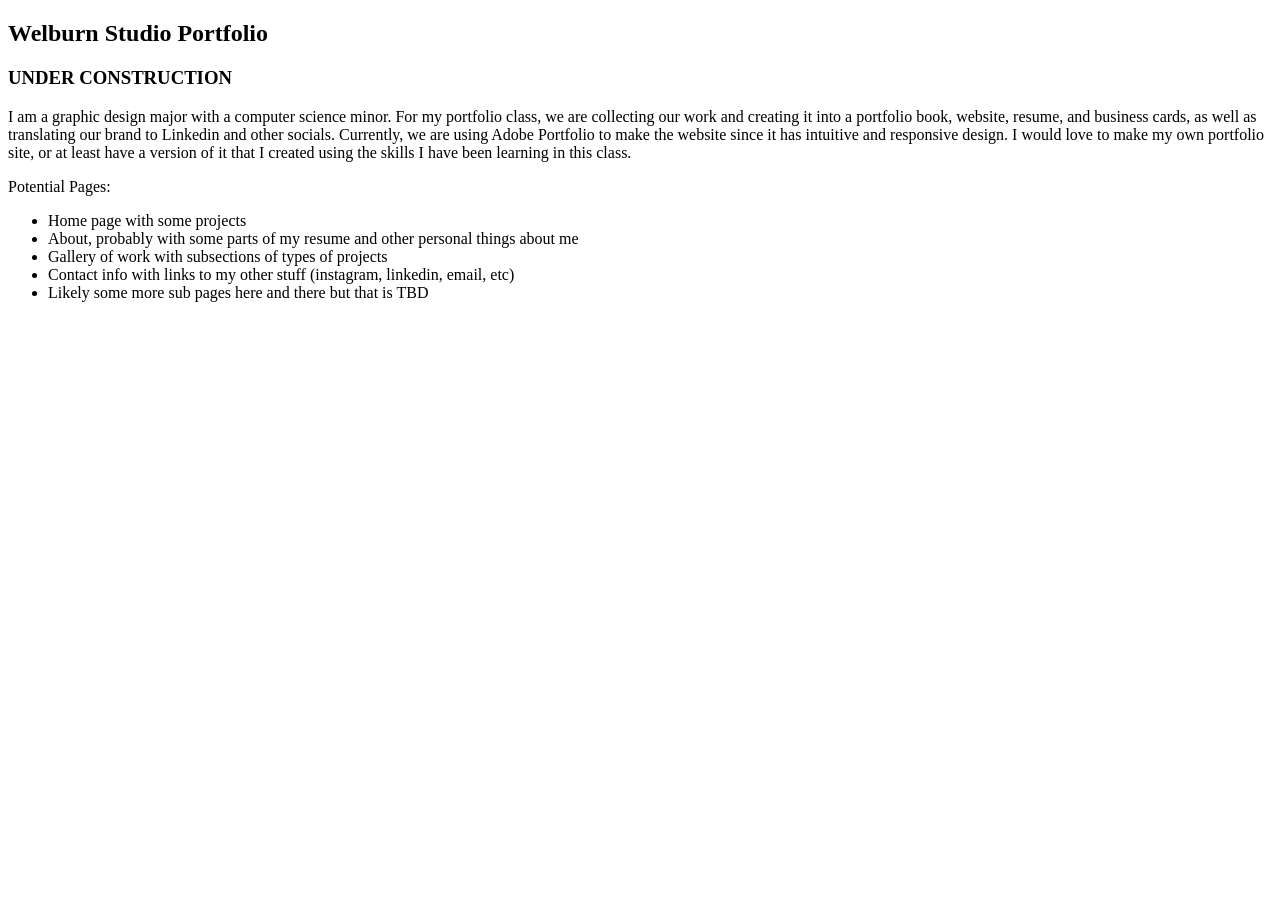
==== index.html @ e7e21da7 "intialize and proposal" ====
<!DOCTYPE html>
<html lang="en">

<head>
    <meta charset="UTF-8">
    <meta name="viewport" content="width=device-width, initial-scale=1.0">

    <link rel="stylesheet" href="styles/main.css">

    <title>Welburn Studio</title>
</head>

<body>
    <header>
        <h2>Welburn Studio Portfolio</h2>
        <h3>UNDER CONSTRUCTION</h3>
    </header>
    <main>
        <p>I am a graphic design major with a computer science minor. For my portfolio class, we are collecting our work
            and creating it into a portfolio book, website, resume, and business cards, as well as translating our brand
            to Linkedin and other socials. Currently, we are using Adobe Portfolio to make the website since it has
            intuitive and responsive design. I would love to make my own portfolio site, or at least have a version of
            it that I created using the skills I have been learning in this class.</p>
        <p>Potential Pages:</p>
        <ul>
            <li>Home page with some projects</li>
            <li>About, probably with some parts of my resume and other personal things about me</li>
            <li>Gallery of work with subsections of types of projects</li>
            <li>Contact info with links to my other stuff (instagram, linkedin, email, etc)</li>
            <li>Likely some more sub pages here and there but that is TBD</li>
        </ul>
    </main>
    <footer></footer>
</body>

</html>
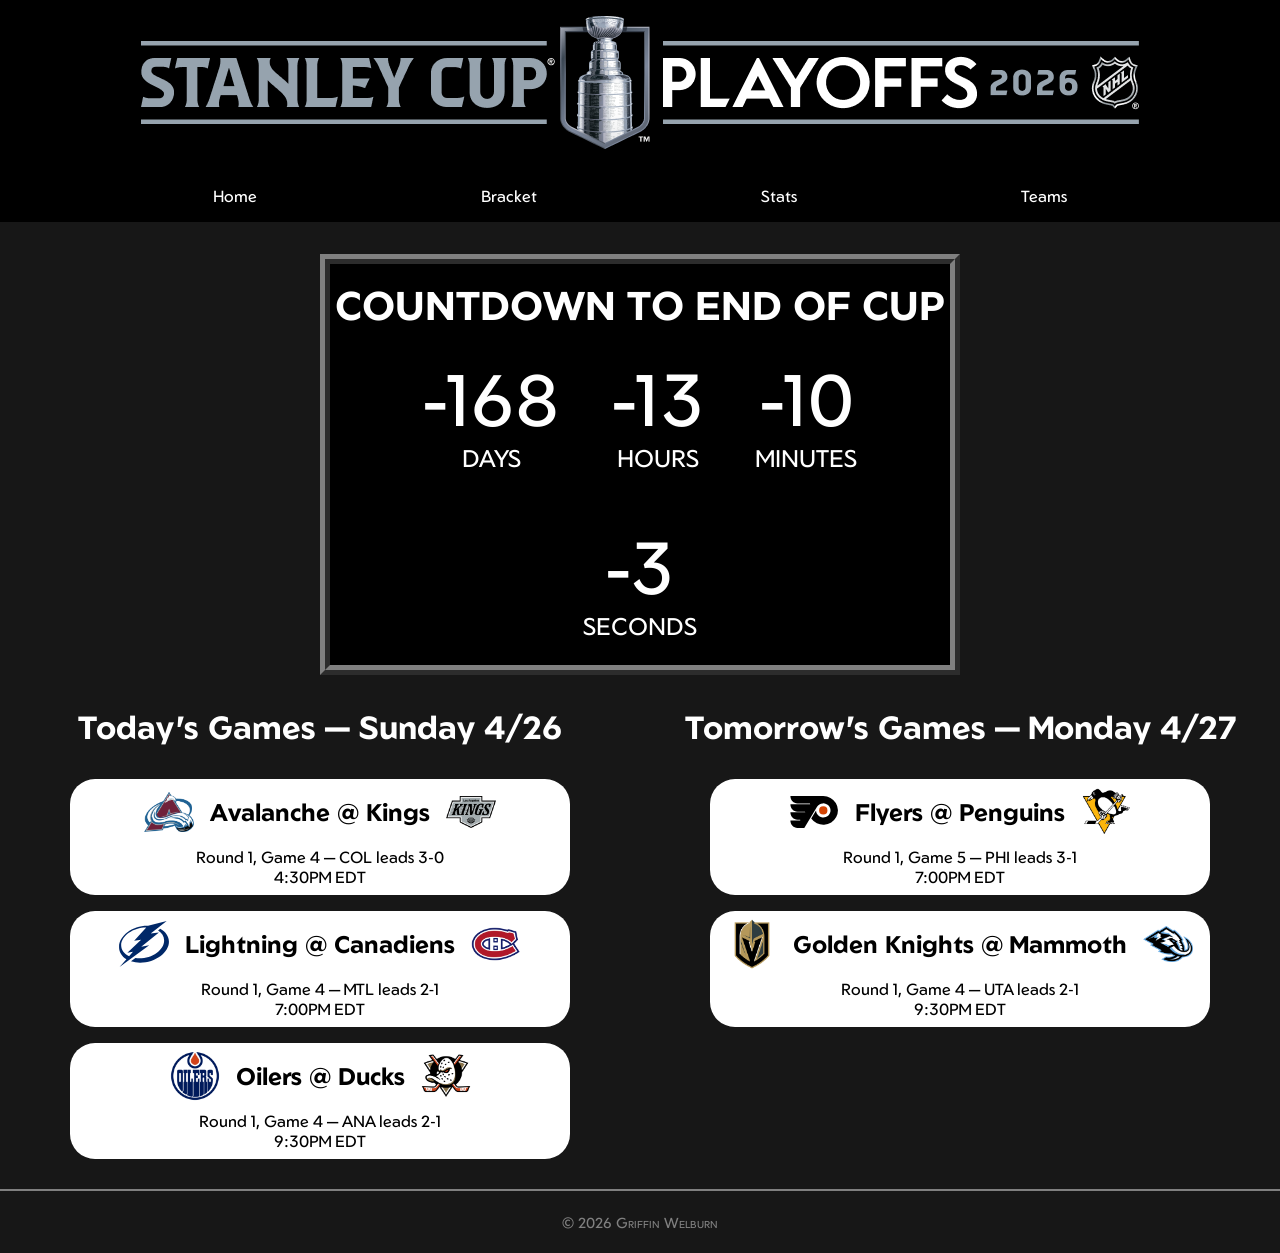
==== commit 0afeda5a: "4/26 update finished desktop version of site" ====
--- a/index.html
+++ b/index.html
@@ -6,31 +6,119 @@
     <meta name="viewport" content="width=device-width, initial-scale=1.0">
 
     <link rel="stylesheet" href="styles/main.css">
+    <link rel="stylesheet" href="styles/home.css">
+    <link rel="shortcut icon" href="images/cup logo.png" type="image/x-icon">
 
-    <title>Welburn Studio</title>
+    <link rel="preconnect" href="https://fonts.googleapis.com">
+    <link rel="preconnect" href="https://fonts.gstatic.com" crossorigin>
+    <link href="https://fonts.googleapis.com/css2?family=Geom&display=swap" rel="stylesheet">
+
+    <title>2026 Stanley Cup Hub</title>
 </head>
 
 <body>
     <header>
-        <h2>Welburn Studio Portfolio</h2>
-        <h3>UNDER CONSTRUCTION</h3>
+        <a href="index.html"><img src="images/header image.png" alt=""></a>
     </header>
+    <nav id="nav_bar">
+        <ul>
+            <li><a href="index.html">Home</a></li>
+            <li><a href="bracket.html">Bracket</a></li>
+            <li><a href="stats.html">Stats</a></li>
+            <li><a href="teams.html">Teams</a></li>
+        </ul>
+    </nav>
+    <!-- countdown source: https://codepen.io/AllThingsSmitty/pen/JJavZN -->
+    <div class="container">
+        <h1 id="headline">COUNTDOWN TO END OF CUP</h1>
+        <div id="countdown">
+            <ul>
+                <li><span id="days"></span>days</li>
+                <li><span id="hours"></span>Hours</li>
+                <li><span id="minutes"></span>Minutes</li>
+                <li><span id="seconds"></span>Seconds</li>
+            </ul>
+        </div>
+    </div>
     <main>
-        <p>I am a graphic design major with a computer science minor. For my portfolio class, we are collecting our work
-            and creating it into a portfolio book, website, resume, and business cards, as well as translating our brand
-            to Linkedin and other socials. Currently, we are using Adobe Portfolio to make the website since it has
-            intuitive and responsive design. I would love to make my own portfolio site, or at least have a version of
-            it that I created using the skills I have been learning in this class.</p>
-        <p>Potential Pages:</p>
-        <ul>
-            <li>Home page with some projects</li>
-            <li>About, probably with some parts of my resume and other personal things about me</li>
-            <li>Gallery of work with subsections of types of projects</li>
-            <li>Contact info with links to my other stuff (instagram, linkedin, email, etc)</li>
-            <li>Likely some more sub pages here and there but that is TBD</li>
-        </ul>
+        <section id="todaysgames">
+            <h2>Today's Games &mdash; Sunday 4/26</h2>
+            <!-- <article id="today1">
+                <div class="gameheading">
+                    <img src="images/sabres logo.png" alt="">
+                    <h3>Sabres @ Bruins</h3>
+                    <img src="images/bruins logo.avif" alt="">
+                </div>
+                <p>Round 1, Game 4 &mdash; BUF leads 2&dash;1</p>
+                <p>2:00PM EDT</p>
+            </article> -->
+            <article id="today2">
+                <div class="gameheading">
+                    <img src="images/avalanche logo.png" alt="">
+                    <h3>Avalanche @ Kings</h3>
+                    <img src="images/kings logo.png" alt="">
+                </div>
+                <p>Round 1, Game 4 &mdash; COL leads 3&dash;0</p>
+                <p>4:30PM EDT</p>
+            </article>
+            <article id="today3">
+                <div class="gameheading">
+                    <img src="images/lightning logo.svg" alt="">
+                    <h3>Lightning @ Canadiens</h3>
+                    <img src="images/canadiens logo.png" alt="">
+                </div>
+                <p>Round 1, Game 4 &mdash; MTL leads 2&dash;1</p>
+                <p>7:00PM EDT</p>
+            </article>
+            <article id="today4">
+                <div class="gameheading">
+                    <img src="images/oilers logo.png" alt="">
+                    <h3>Oilers @ Ducks</h3>
+                    <img src="images/ducks logo.png" alt="">
+                </div>
+                <p>Round 1, Game 4 &mdash; ANA leads 2&dash;1</p>
+                <p>9:30PM EDT</p>
+            </article>
+        </section>
+        <section id="tomorrowsgames">
+            <h2>Tomorrow's Games &mdash; Monday 4/27</h2>
+            <article id="tomorrow1">
+                <div class="gameheading">
+                    <img src="images/flyers logo.svg" alt="">
+                    <h3>Flyers @ Penguins</h3>
+                    <img src="images/penguins logo.png" alt="">
+                </div>
+                <p>Round 1, Game 5 &mdash; PHI leads 3&dash;1</p>
+                <p>7:00PM EDT</p>
+            </article>
+            <article id="tomorrow2">
+                <div class="gameheading">
+                    <img src="images/golden knights logo.png" alt="">
+                    <h3>Golden Knights @ Mammoth</h3>
+                    <img src="images/ mammoth logo.png" alt="">
+                </div>
+                <p>Round 1, Game 4 &mdash; UTA leads 2&dash;1</p>
+                <p>9:30PM EDT</p>
+            </article>
+            <!-- <article id="tomorrow3">
+                <div class="gameheading">
+                    <img src="images/penguins logo.png" alt="">
+                    <h3>Penguins @ Flyers</h3>
+                    <img src="images/flyers logo.svg" alt="">
+                </div>
+                <p>Round 1, Game 4 &mdash; PHI leads 3&dash;0</p>
+                <p>8:00PM EDT</p>
+            </article> -->
+        </section>
     </main>
-    <footer></footer>
+
+    <div><button onclick="topFunction()" id="cornerBtn" title="Go to top">Return To Top</button></div>
+
+    <footer>
+        <p>&copy; <span id="copyright"></span> Griffin Welburn</p>
+    </footer>
 </body>
 
-</html>+</html>
+
+<script src="js/scripts.js"></script>
--- a/styles/main.css
+++ b/styles/main.css
@@ -0,0 +1,89 @@
+* {
+    margin: 0;
+    padding: 0;
+    box-sizing: border-box;
+}
+
+html {
+    background-color: rgb(23, 23, 23);
+}
+
+body {
+    font-family: "Geom", sans-serif;
+    font-optical-sizing: auto;
+    font-weight: 400;
+    font-style: normal;
+}
+
+header {
+    background-color: black;
+    display: flex;
+    justify-content: center;
+    align-items: center;
+    padding: 1em;
+    width: 100%;
+}
+
+header img {
+    max-width: 100%;
+}
+
+#nav_bar {
+    width: 100%;
+    background-color: black;
+}
+
+#nav_bar ul {
+    display: flex;
+    list-style-type: none;
+    gap: 10em;
+    justify-content: center;
+}
+
+#nav_bar li a {
+    display: block;
+    padding: 1em 2em;
+    text-decoration: none;
+    color: white;
+    transition: all ease-in-out 200ms;
+}
+
+#nav_bar li a:hover {
+    background-color: white;
+    color: black;
+    text-decoration: underline;
+}
+
+button {
+    font-family: "Geom", sans-serif;
+    font-optical-sizing: auto;
+    font-weight: 400;
+    font-style: normal;
+    display: none;
+    position: fixed;
+    bottom: 2em;
+    left: 2em;
+    background-color: white;
+    border: 2px solid black;
+    color: black;
+    padding: 10px;
+    border-radius: 25px;
+    transition: all ease-in-out 200ms;
+}
+
+button:hover {
+    cursor: pointer;
+    background-color: gray;
+    color: lightgray;
+}
+
+
+footer {
+    color: gray;
+    text-align: center;
+    padding: 1.5em;
+    border-top: 2px solid gray;
+    margin-top: 1em;
+    font-variant: small-caps;
+    font-size: 90%;
+}
--- a/styles/home.css
+++ b/styles/home.css
@@ -0,0 +1,85 @@
+main {
+    display: grid;
+    grid-template-columns: 50% 50%;
+    grid-template-areas: 'today tomorrow';
+}
+
+#todaysgames h2,
+#tomorrowsgames h2 {
+    font-size: 200%;
+    color: white;
+    margin: 1em 0;
+}
+
+.gameheading {
+    display: flex;
+    gap: 1em;
+    align-items: center;
+    justify-content: center;
+    margin-bottom: 10px;
+}
+
+.gameheading h3 {
+    font-size: 150%;
+}
+
+.gameheading img {
+    max-width: 50px;
+    aspect-ratio: 1;
+    object-fit: contain;
+}
+
+#todaysgames article,
+#tomorrowsgames article {
+    background-color: white;
+    width: 500px;
+    margin-bottom: 1em;
+    border-radius: 25px;
+    padding: 8px 0;
+}
+
+#todaysgames {
+    display: flex;
+    flex-direction: column;
+    align-items: center;
+    text-align: center;
+    grid-area: today;
+}
+
+#tomorrowsgames {
+    display: flex;
+    flex-direction: column;
+    align-items: center;
+    text-align: center;
+    grid-area: tomorrow;
+}
+
+.container {
+    color: white;
+    margin: 0 auto;
+    text-align: center;
+    background-color: black;
+    margin-top: 2em;
+    width: 50%;
+    border: 10px ridge gray;
+}
+
+#headline {
+    padding-top: 15px;
+    font-size: 250%;
+}
+
+/* countdown source: https://codepen.io/AllThingsSmitty/pen/JJavZN */
+
+#countdown li {
+    display: inline-block;
+    font-size: 1.5em;
+    list-style-type: none;
+    padding: 1em;
+    text-transform: uppercase;
+}
+
+#countdown li span {
+    display: block;
+    font-size: 4.5rem;
+}
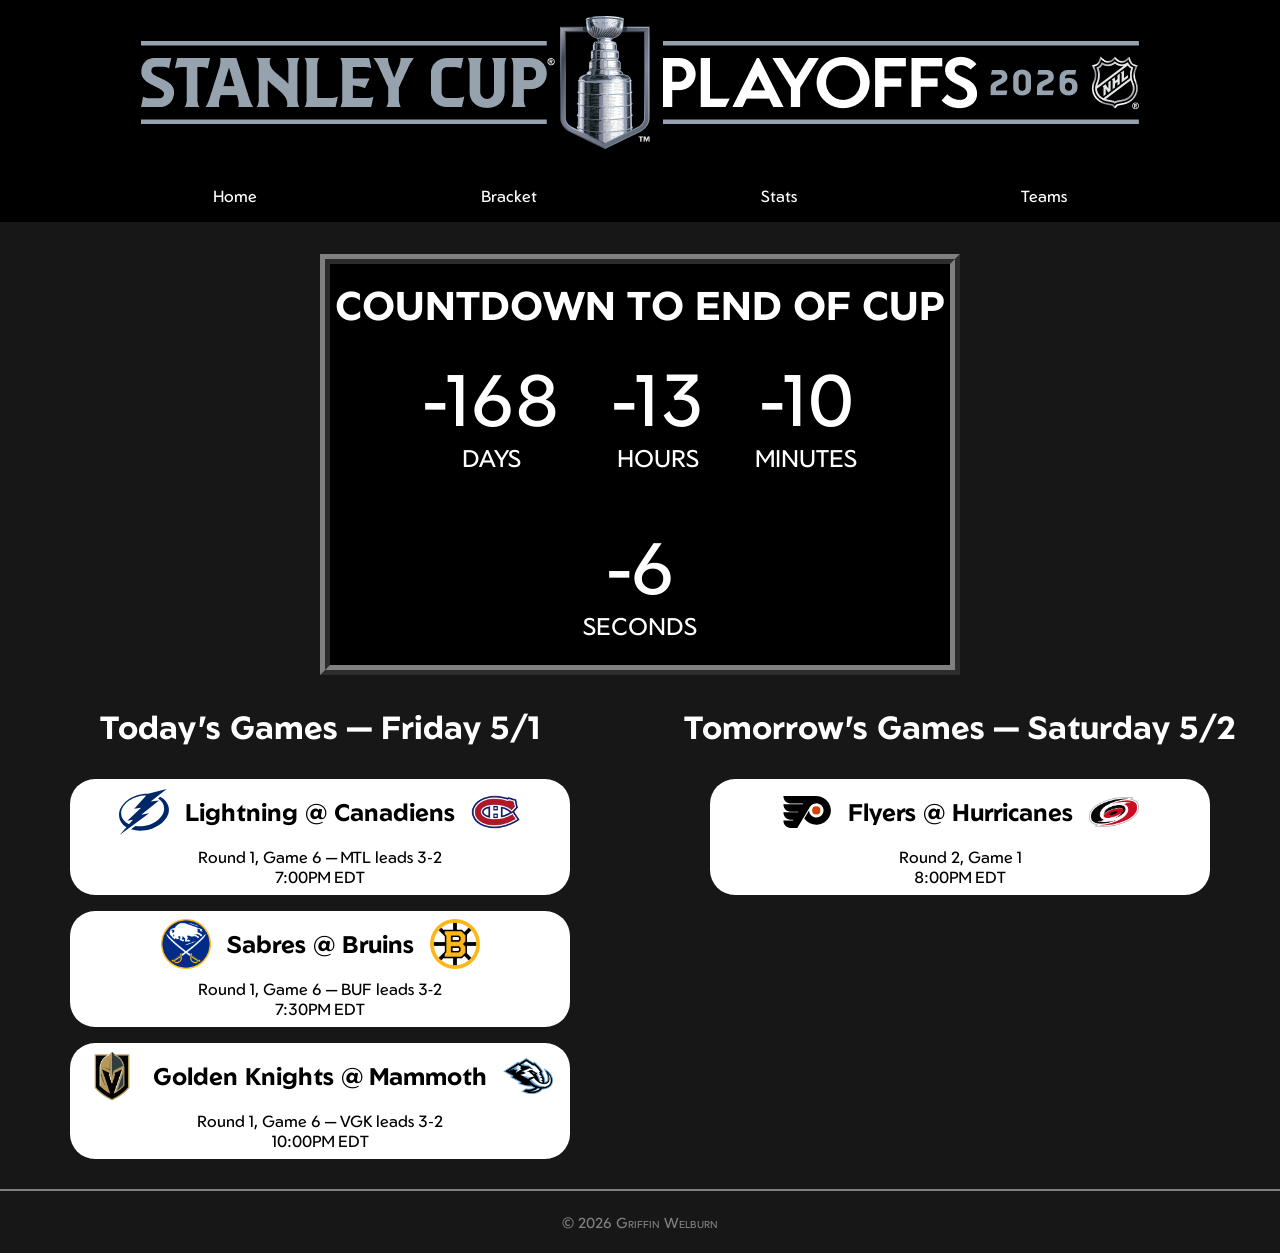
==== commit 57641488: "final update as of 5/1/26 5:39PM EST" ====
--- a/index.html
+++ b/index.html
@@ -4,6 +4,20 @@
 <head>
     <meta charset="UTF-8">
     <meta name="viewport" content="width=device-width, initial-scale=1.0">
+
+    <!-- JQUERY CDN -->
+	<script src="https://ajax.googleapis.com/ajax/libs/jquery/3.7.1/jquery.min.js"></script>
+
+	<!-- SLICKNAV JS FILE -->
+	<script src="js/jquery.slicknav.min.js"></script>
+
+	<script type="text/javascript">
+		$(document).ready(function () {
+			$('#nav_menu').slicknav({ prependTo: "#mobilemenu" });
+		});
+	</script>
+
+	<link rel="stylesheet" href="styles/slicknav.css">
 
     <link rel="stylesheet" href="styles/main.css">
     <link rel="stylesheet" href="styles/home.css">
@@ -20,7 +34,8 @@
     <header>
         <a href="index.html"><img src="images/header image.png" alt=""></a>
     </header>
-    <nav id="nav_bar">
+    <nav id="mobilemenu"></nav>
+    <nav id="nav_menu">
         <ul>
             <li><a href="index.html">Home</a></li>
             <li><a href="bracket.html">Bracket</a></li>
@@ -42,35 +57,35 @@
     </div>
     <main>
         <section id="todaysgames">
-            <h2>Today's Games &mdash; Sunday 4/26</h2>
-            <!-- <article id="today1">
+            <h2>Today's Games &mdash; Friday 5/1</h2>
+            <article id="today1">
+                <div class="gameheading">
+                    <img src="images/lightning logo.svg" alt="">
+                    <h3>Lightning @ Canadiens</h3>
+                    <img src="images/canadiens logo.png" alt="">
+                </div>
+                <p>Round 1, Game 6 &mdash; MTL leads 3&dash;2</p>
+                <p>7:00PM EDT</p>
+            </article>
+            <article id="today2">
                 <div class="gameheading">
                     <img src="images/sabres logo.png" alt="">
                     <h3>Sabres @ Bruins</h3>
                     <img src="images/bruins logo.avif" alt="">
                 </div>
-                <p>Round 1, Game 4 &mdash; BUF leads 2&dash;1</p>
-                <p>2:00PM EDT</p>
-            </article> -->
-            <article id="today2">
-                <div class="gameheading">
-                    <img src="images/avalanche logo.png" alt="">
-                    <h3>Avalanche @ Kings</h3>
-                    <img src="images/kings logo.png" alt="">
-                </div>
-                <p>Round 1, Game 4 &mdash; COL leads 3&dash;0</p>
-                <p>4:30PM EDT</p>
+                <p>Round 1, Game 6 &mdash; BUF leads 3&dash;2</p>
+                <p>7:30PM EDT</p>
             </article>
             <article id="today3">
                 <div class="gameheading">
-                    <img src="images/lightning logo.svg" alt="">
-                    <h3>Lightning @ Canadiens</h3>
-                    <img src="images/canadiens logo.png" alt="">
+                    <img src="images/golden knights logo.png" alt="">
+                    <h3>Golden Knights @ Mammoth</h3>
+                    <img src="images/ mammoth logo.png" alt="">
                 </div>
-                <p>Round 1, Game 4 &mdash; MTL leads 2&dash;1</p>
-                <p>7:00PM EDT</p>
+                <p>Round 1, Game 6 &mdash; VGK leads 3&dash;2</p>
+                <p>10:00PM EDT</p>
             </article>
-            <article id="today4">
+            <!-- <article id="today4">
                 <div class="gameheading">
                     <img src="images/oilers logo.png" alt="">
                     <h3>Oilers @ Ducks</h3>
@@ -78,20 +93,20 @@
                 </div>
                 <p>Round 1, Game 4 &mdash; ANA leads 2&dash;1</p>
                 <p>9:30PM EDT</p>
-            </article>
+            </article> -->
         </section>
         <section id="tomorrowsgames">
-            <h2>Tomorrow's Games &mdash; Monday 4/27</h2>
+            <h2>Tomorrow's Games &mdash; Saturday 5/2</h2>
             <article id="tomorrow1">
                 <div class="gameheading">
                     <img src="images/flyers logo.svg" alt="">
-                    <h3>Flyers @ Penguins</h3>
-                    <img src="images/penguins logo.png" alt="">
+                    <h3>Flyers @ Hurricanes</h3>
+                    <img src="images/hurricanes logo.png" alt="">
                 </div>
-                <p>Round 1, Game 5 &mdash; PHI leads 3&dash;1</p>
-                <p>7:00PM EDT</p>
+                <p>Round 2, Game 1</p>
+                <p>8:00PM EDT</p>
             </article>
-            <article id="tomorrow2">
+            <!-- <article id="tomorrow2">
                 <div class="gameheading">
                     <img src="images/golden knights logo.png" alt="">
                     <h3>Golden Knights @ Mammoth</h3>
@@ -99,7 +114,7 @@
                 </div>
                 <p>Round 1, Game 4 &mdash; UTA leads 2&dash;1</p>
                 <p>9:30PM EDT</p>
-            </article>
+            </article> -->
             <!-- <article id="tomorrow3">
                 <div class="gameheading">
                     <img src="images/penguins logo.png" alt="">
--- a/styles/main.css
+++ b/styles/main.css
@@ -28,19 +28,19 @@
     max-width: 100%;
 }
 
-#nav_bar {
+#nav_menu {
     width: 100%;
     background-color: black;
 }
 
-#nav_bar ul {
+#nav_menu ul {
     display: flex;
     list-style-type: none;
     gap: 10em;
     justify-content: center;
 }
 
-#nav_bar li a {
+#nav_menu li a {
     display: block;
     padding: 1em 2em;
     text-decoration: none;
@@ -48,7 +48,7 @@
     transition: all ease-in-out 200ms;
 }
 
-#nav_bar li a:hover {
+#nav_menu li a:hover {
     background-color: white;
     color: black;
     text-decoration: underline;
@@ -86,4 +86,22 @@
     margin-top: 1em;
     font-variant: small-caps;
     font-size: 90%;
+}
+
+#mobilemenu {
+    display: none;
+}
+
+@media only screen and (max-width: 767px) {
+    #mobilemenu {
+        display: block;
+    }
+
+    .slicknav_menu {
+        background-color: black;
+    }
+
+    #nav_menu {
+        display: none;
+    }
 }
--- a/styles/home.css
+++ b/styles/home.css
@@ -82,4 +82,47 @@
 #countdown li span {
     display: block;
     font-size: 4.5rem;
+}
+
+@media only screen and (max-width: 767px) {
+    .container {
+        width: 90%;
+        border: 5px ridge gray;
+    }
+
+    #headline {
+        font-size: 130%;
+        padding: 15px 5px 0;
+    }
+
+    #countdown li {
+        font-size: .75em;
+    }
+
+    #countdown li span {
+        font-size: 3rem;
+    }
+
+    main {
+        display: block;
+    }
+
+    #todaysgames article,
+    #tomorrowsgames article {
+        width: 95%;
+    }
+
+    .gameheading img {
+        max-width: 30px;
+    }
+
+    .gameheading h3 {
+        font-size: 125%;
+    }
+
+    #todaysgames h2,
+    #tomorrowsgames h2 {
+        font-size: 140%;
+    }
+
 }
